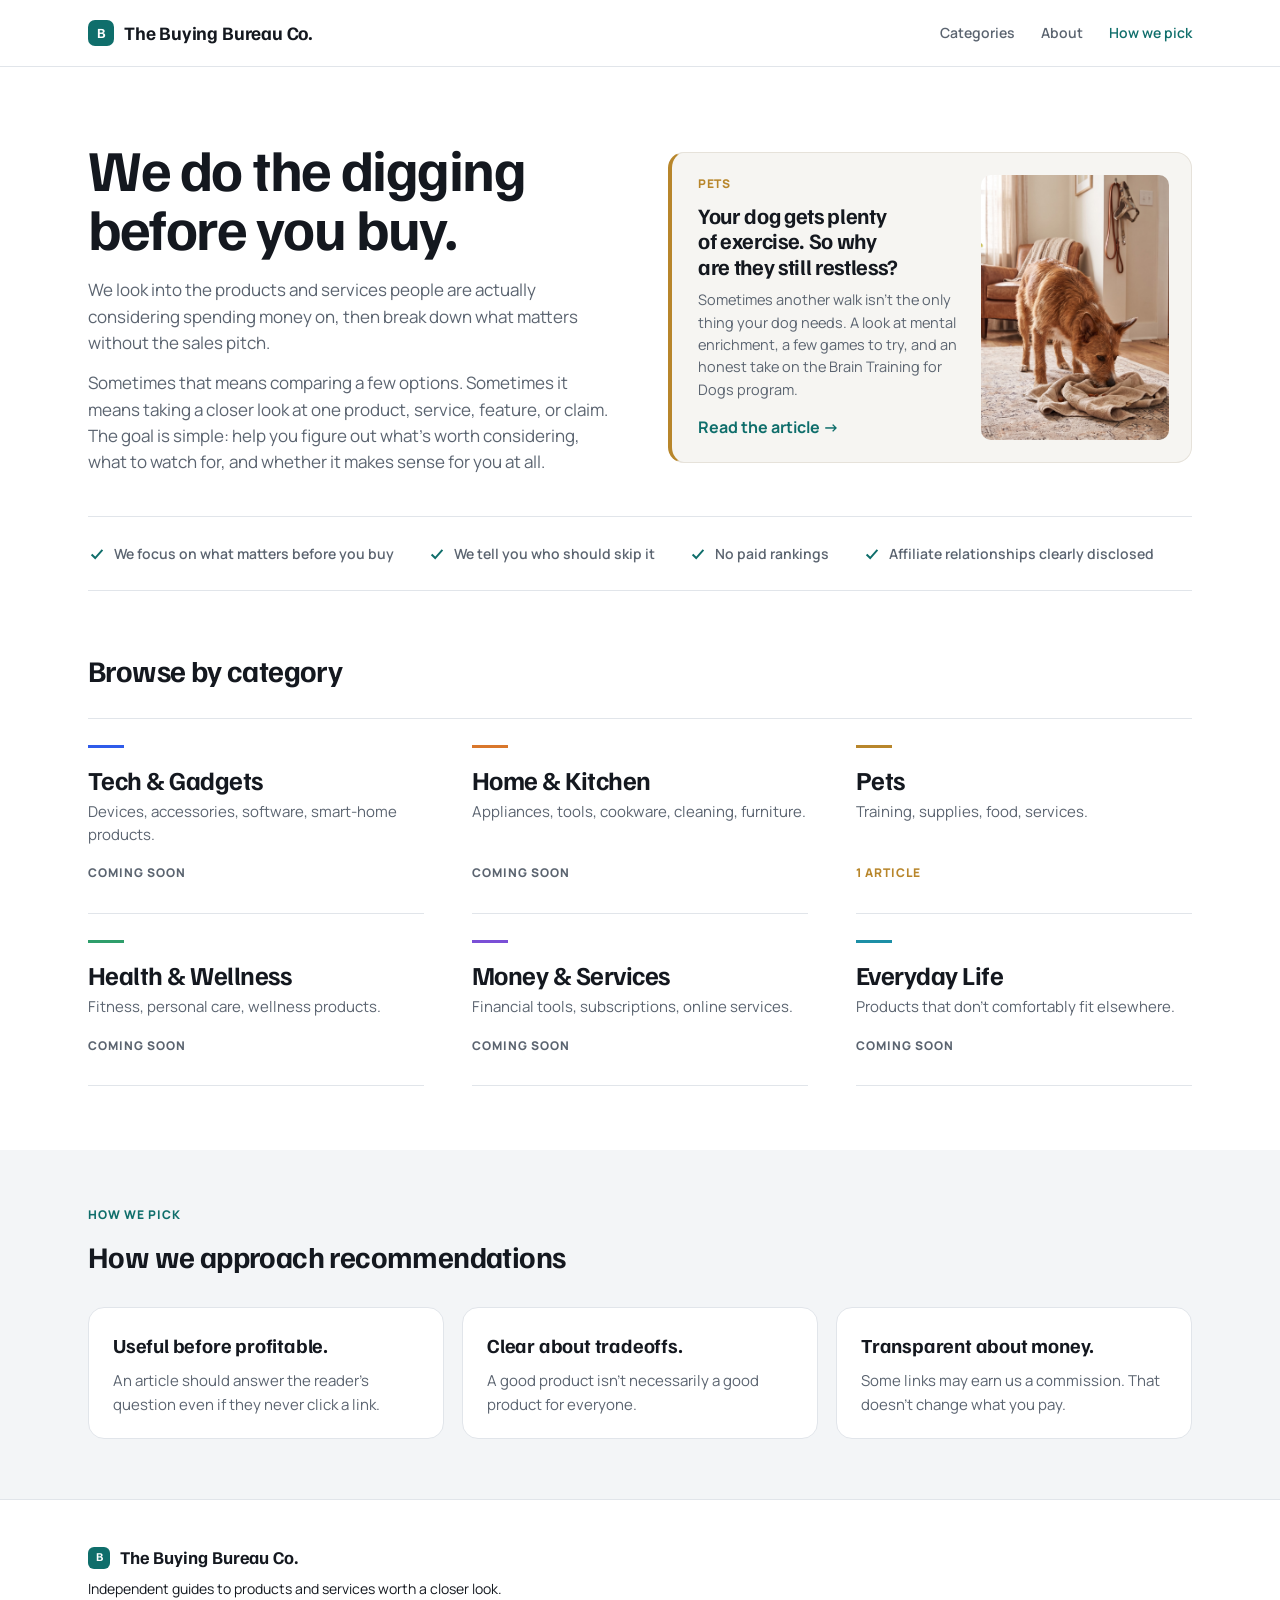
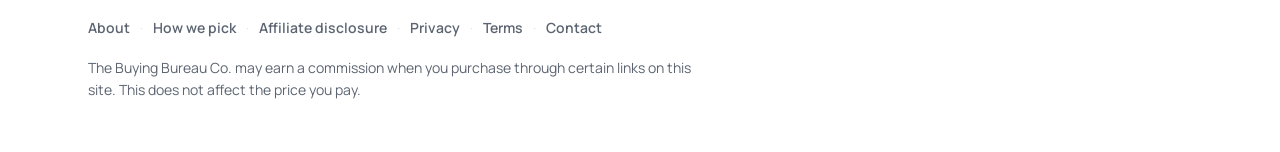
==== index.html @ 4311c227 "Launch The Buying Bureau Co. site Homepage, Pets category, first article, and policy pages.  Co-Auth" ====
<!doctype html>
<html lang="en">
<head>
<meta charset="utf-8">
<meta name="viewport" content="width=device-width,initial-scale=1">
<title>The Buying Bureau Co. | We do the digging before you buy.</title>
<meta name="description" content="Independent guides to products and services worth a closer look. The Buying Bureau Co. breaks down what matters without the sales pitch.">
<link rel="preconnect" href="https://fonts.googleapis.com">
<link rel="stylesheet" href="https://fonts.googleapis.com/css2?family=Familjen+Grotesk:wght@500;600;700&family=Manrope:wght@400;500;600;800&display=swap">
<link rel="stylesheet" href="/assets/style.css?v=20260909c">
<meta property="og:title" content="The Buying Bureau Co. | We do the digging before you buy.">
<meta property="og:description" content="Independent guides to products and services worth a closer look. The Buying Bureau Co. breaks down what matters without the sales pitch.">
<meta property="og:image" content="https://thebuyingbureau.co/assets/img/dog-sniff-game-wide.jpg">
<meta property="og:type" content="website">
</head>
<body class="home">

<header class="site-header">
  <div class="wrap">
    <a class="logo" href="/"><i>B</i> The Buying Bureau Co.</a>
    <nav class="site-nav">
      <a href="/#categories">Categories</a>
      <a href="/about/">About</a>
      <a href="/how-we-pick/" class="cta">How we pick</a>
    </nav>
  </div>
</header>


<section class="hero">
  <div class="wrap">
    <div>
      <h1>We do the digging before you buy.</h1>
      <p class="lede">We look into the products and services people are actually considering spending money on, then break down what matters without the sales pitch.</p>
      <p class="lede">Sometimes that means comparing a few options. Sometimes it means taking a closer look at one product, service, feature, or claim. The goal is simple: help you figure out what’s worth considering, what to watch for, and whether it makes sense for you at all.</p>
    </div>
    <a class="feature t-pets" href="/pets/why-is-my-dog-still-restless/">
      <span class="text">
        <span class="dept">Pets</span>
        <h2>Your dog gets plenty of exercise. So why are they still restless?</h2>
        <p>Sometimes another walk isn’t the only thing your dog needs. A look at mental enrichment, a few games to try, and an honest take on the Brain Training for Dogs program.</p>
        <span class="more">Read the article →</span>
      </span>
      <img src="/assets/img/dog-sniff-game-portrait.jpg" alt="A scruffy tan dog nosing through a folded towel on a living-room rug, hunting for the treats hidden inside." width="966" height="1200" loading="eager" fetchpriority="high">
    </a>
  </div>
</section>

<div class="wrap">
  <div class="trust">
    <span><svg viewBox="0 0 20 20" fill="none" stroke="currentColor" stroke-width="2.2"><path d="M4 10.5l4 4 8-9"/></svg>We focus on what matters before you buy</span>
    <span><svg viewBox="0 0 20 20" fill="none" stroke="currentColor" stroke-width="2.2"><path d="M4 10.5l4 4 8-9"/></svg>We tell you who should skip it</span>
    <span><svg viewBox="0 0 20 20" fill="none" stroke="currentColor" stroke-width="2.2"><path d="M4 10.5l4 4 8-9"/></svg>No paid rankings</span>
    <span><svg viewBox="0 0 20 20" fill="none" stroke="currentColor" stroke-width="2.2"><path d="M4 10.5l4 4 8-9"/></svg>Affiliate relationships clearly disclosed</span>
  </div>
</div>

<section id="categories" class="section wrap">
  <div class="section-head">
    <h2>Browse by category</h2>
  </div>
  <div class="tiles">
    <div class="tile t-tech"><span class="rule" aria-hidden="true"></span><h3>Tech &amp; Gadgets</h3><p>Devices, accessories, software, smart-home products.</p><span class="status">Coming soon</span></div>
    <div class="tile t-home"><span class="rule" aria-hidden="true"></span><h3>Home &amp; Kitchen</h3><p>Appliances, tools, cookware, cleaning, furniture.</p><span class="status">Coming soon</span></div>
    <a class="tile t-pets" href="/pets/"><span class="rule" aria-hidden="true"></span><h3>Pets</h3><p>Training, supplies, food, services.</p><span class="status live">1 article</span></a>
    <div class="tile t-health"><span class="rule" aria-hidden="true"></span><h3>Health &amp; Wellness</h3><p>Fitness, personal care, wellness products.</p><span class="status">Coming soon</span></div>
    <div class="tile t-money"><span class="rule" aria-hidden="true"></span><h3>Money &amp; Services</h3><p>Financial tools, subscriptions, online services.</p><span class="status">Coming soon</span></div>
    <div class="tile t-life"><span class="rule" aria-hidden="true"></span><h3>Everyday Life</h3><p>Products that don’t comfortably fit elsewhere.</p><span class="status">Coming soon</span></div>
  </div>
</section>

<section id="how-we-pick" class="pick">
  <div class="wrap">
    <p class="eyebrow">How we pick</p>
    <h2>How we approach recommendations</h2>
    <div class="principles">
      <div class="principle"><h3>Useful before profitable.</h3><p>An article should answer the reader’s question even if they never click a link.</p></div>
      <div class="principle"><h3>Clear about tradeoffs.</h3><p>A good product isn’t necessarily a good product for everyone.</p></div>
      <div class="principle"><h3>Transparent about money.</h3><p>Some links may earn us a commission. That doesn’t change what you pay.</p></div>
    </div>
  </div>
</section>


<footer class="site-footer">
  <div class="wrap">
    <p class="brand"><i>B</i> The Buying Bureau Co.</p>
    <p class="tag">Independent guides to products and services worth a closer look.</p>
    <div class="links"><a href="/about/">About</a><a href="/how-we-pick/">How we pick</a><a href="/affiliate-disclosure/">Affiliate disclosure</a><a href="/privacy/">Privacy</a><a href="/terms/">Terms</a><a href="/contact/">Contact</a></div>
    <p class="disc">The Buying Bureau Co. may earn a commission when you purchase through certain links on this site. This does not affect the price you pay.</p>
  </div>
</footer>

</body>
</html>
---- assets/style.css ----
/* The Buying Bureau Co. — shared stylesheet */
:root{
  --paper:#FFFFFF;
  --paper-2:#F3F5F7;
  --warm:#F6F5F2;
  --warm-line:#E6E2DA;
  --warm-2:#ECEAE5;
  --ink:#14181F;
  --mute:#5B6470;
  --line:#E1E5EA;
  --brand:#0F6E6B;
  --brand-soft:#DDF0EE;
  --c-tech:#2F5BEA;
  --c-home:#D9772B;
  --c-pets:#B8862B;
  --c-health:#2E9E6B;
  --c-money:#7A4FD6;
  --c-life:#1C8FA6;
  --display:'Familjen Grotesk', 'Helvetica Neue', Arial, sans-serif;
  --body:'Manrope', 'Segoe UI', system-ui, sans-serif;
}
*{box-sizing:border-box}
html,body{margin:0}
body{background:var(--paper);color:var(--ink);font-family:var(--body);font-size:16px;line-height:1.55;-webkit-font-smoothing:antialiased}
a{color:inherit;text-decoration:none}
a:focus-visible,button:focus-visible{outline:3px solid var(--brand);outline-offset:3px}
.wrap{max-width:1160px;margin:0 auto;padding:0 28px}
.t-tech{--hue:var(--c-tech)} .t-home{--hue:var(--c-home)} .t-pets{--hue:var(--c-pets)}
.t-health{--hue:var(--c-health)} .t-money{--hue:var(--c-money)} .t-life{--hue:var(--c-life)}

/* header */
.site-header{border-bottom:1px solid var(--line);position:sticky;top:0;background:rgba(255,255,255,.92);backdrop-filter:blur(8px);z-index:5}
.site-header .wrap{display:flex;align-items:center;justify-content:space-between;height:66px;gap:24px}
.logo{display:flex;align-items:center;gap:10px;font-family:var(--display);font-weight:700;font-size:19px;letter-spacing:-.01em}
.logo i{width:26px;height:26px;background:var(--brand);border-radius:7px;display:grid;place-items:center;color:#fff;font-style:normal;font-size:14px;font-weight:700}
.site-nav{display:flex;gap:26px;font-weight:600;font-size:14px;color:var(--mute)}
.site-nav a:hover{color:var(--ink)}
.site-nav .cta{color:var(--brand)}

/* homepage */
.hero{padding:72px 0 40px}
.hero .wrap{display:grid;grid-template-columns:1fr 1fr;gap:56px;align-items:center}
.hero h1{font-family:var(--display);font-weight:700;font-size:clamp(38px,5.2vw,58px);line-height:1.02;letter-spacing:-.025em;margin:0 0 20px;text-wrap:balance}
.lede{font-size:17px;color:var(--mute);max-width:34em;margin:0 0 14px}
.lede:last-child{margin-bottom:0}

.feature{display:grid;grid-template-columns:1fr 40%;gap:22px;padding:22px 22px 22px 26px;border:1px solid var(--warm-line);border-radius:16px;background:var(--warm);border-left:4px solid var(--hue)}
.feature .text{display:flex;flex-direction:column;gap:10px;min-width:0}
.feature .dept{font-size:12px;font-weight:800;letter-spacing:.06em;text-transform:uppercase;color:var(--hue)}
.feature h2{font-family:var(--display);font-weight:700;font-size:22px;line-height:1.15;letter-spacing:-.015em;margin:0;text-wrap:balance}
.feature p{margin:0;color:var(--mute);font-size:14.5px}
.feature .more{font-weight:700;color:var(--brand);margin-top:auto;padding-top:4px}
.feature:hover h2{text-decoration:underline;text-underline-offset:4px}
.img-placeholder{border:2px dashed #D3CEC4;border-radius:10px;background:var(--warm-2);display:grid;place-items:center;color:var(--mute);font-size:12px;font-weight:700;letter-spacing:.06em;text-transform:uppercase;min-height:160px;text-align:center;padding:12px}

.trust{display:flex;flex-wrap:wrap;gap:12px 34px;padding:26px 0;border-top:1px solid var(--line);border-bottom:1px solid var(--line);font-weight:600;font-size:14px;color:var(--mute)}
.trust span{display:flex;align-items:center;gap:8px}
.trust svg{width:18px;height:18px;color:var(--brand);flex:none}

.section{padding-top:56px;padding-bottom:8px}
.section-head{display:flex;align-items:baseline;justify-content:space-between;margin:0 0 24px}
.section-head h2{font-family:var(--display);font-weight:700;font-size:30px;letter-spacing:-.02em;margin:0}

.tiles{display:grid;grid-template-columns:repeat(3,1fr);gap:0 48px;border-top:1px solid var(--line)}
.tile{position:relative;display:flex;flex-direction:column;padding:26px 0 30px;border-bottom:1px solid var(--line)}
.tile .rule{width:36px;height:3px;background:var(--hue);margin:0 0 18px;transition:width .2s ease}
a.tile:hover .rule{width:64px}
.tile h3{font-family:var(--display);font-weight:700;font-size:26px;letter-spacing:-.02em;margin:0 0 8px;line-height:1.05}
a.tile:hover h3{text-decoration:underline;text-underline-offset:5px;text-decoration-thickness:2px;text-decoration-color:var(--hue)}
.tile p{margin:0;color:var(--mute);font-size:15px;line-height:1.5;max-width:26em}
.tile .status{margin-top:auto;padding-top:18px;font-size:12px;font-weight:800;letter-spacing:.08em;text-transform:uppercase;color:var(--mute)}
.tile .status.live{color:var(--hue)}

.pick{background:var(--paper-2);margin-top:56px;padding:56px 0 60px}
.eyebrow{font-size:12px;font-weight:800;letter-spacing:.08em;text-transform:uppercase;color:var(--brand);margin:0 0 8px}
.pick h2{font-family:var(--display);font-weight:700;font-size:30px;letter-spacing:-.02em;margin:0 0 28px}
.principles{display:grid;grid-template-columns:repeat(3,1fr);gap:18px}
.principle{background:var(--paper);border:1px solid var(--line);border-radius:16px;padding:22px 24px}
.principle h3{font-family:var(--display);font-weight:700;font-size:20px;letter-spacing:-.01em;margin:0 0 8px}
.principle p{margin:0;color:var(--mute);font-size:15px}

/* footer */
.site-footer{padding:44px 0 52px;font-size:14px;color:var(--mute);border-top:1px solid var(--line);margin-top:64px}
.site-footer .brand{font-family:var(--display);font-weight:700;font-size:18px;color:var(--ink);display:flex;align-items:center;gap:10px;margin:0 0 6px}
.site-footer .brand i{width:22px;height:22px;background:var(--brand);border-radius:6px;display:grid;place-items:center;color:#fff;font-style:normal;font-size:12px}
.site-footer .tag{margin:0 0 18px;color:var(--ink)}
.site-footer .links{display:flex;flex-wrap:wrap;gap:6px 0;font-weight:600;margin:0 0 18px}
.site-footer .links a:hover{color:var(--ink);text-decoration:underline;text-underline-offset:3px}
.site-footer .links a+a::before{content:"·";margin:0 10px;color:var(--line);font-weight:400}
.site-footer .disc{margin:0;max-width:70ch}
.home .site-footer{margin-top:0}

/* page (About, policies) */
.page{padding-top:64px;padding-bottom:24px}
.page-head{max-width:68ch;margin:0 0 36px}
.page-head h1{font-family:var(--display);font-weight:700;font-size:clamp(34px,4.6vw,50px);line-height:1.04;letter-spacing:-.025em;margin:0 0 14px;text-wrap:balance}
.page-head .dek{font-size:18px;color:var(--mute);margin:0}
.page-head .updated{font-size:13px;color:var(--mute);margin:14px 0 0}

/* prose */
.prose{max-width:68ch;font-size:17.5px;line-height:1.65}
.prose p{margin:0 0 1.1em}
.prose h2{font-family:var(--display);font-weight:700;font-size:28px;letter-spacing:-.02em;line-height:1.15;margin:2em 0 .6em;text-wrap:balance}
.prose h3{font-family:var(--display);font-weight:700;font-size:21px;letter-spacing:-.01em;margin:1.6em 0 .5em}
.prose ul,.prose ol{margin:0 0 1.2em;padding-left:1.4em}
.prose li{margin:0 0 .4em}
.prose li::marker{color:var(--hue,var(--brand))}
.prose a{color:var(--brand);text-decoration:underline;text-underline-offset:3px;text-decoration-thickness:1.5px}
.prose a:hover{text-decoration-thickness:2.5px}
.prose strong{font-weight:700}
.prose .note{background:var(--warm);border:1px solid var(--warm-line);border-radius:12px;padding:14px 18px;font-size:15px;color:var(--mute);margin:0 0 1.6em}
.prose .note strong{color:var(--ink)}
.prose .draft{background:#FFF7E0;border:1px dashed #E3C76B;border-radius:12px;padding:14px 18px;font-size:14.5px;color:#6B5A1E;margin:0 0 1.6em}
.prose .draft strong{color:#4E4010}

/* article */
.article-head{max-width:76ch;padding:56px 0 8px}
.article-head .meta{display:flex;flex-wrap:wrap;align-items:center;gap:10px;font-size:12px;font-weight:800;letter-spacing:.06em;text-transform:uppercase;color:var(--hue);margin:0 0 18px}
.article-head .meta .kind{color:var(--ink);background:var(--paper);border:1px solid var(--line);padding:2px 8px;border-radius:999px;letter-spacing:.04em}
.article-head h1{font-family:var(--display);font-weight:700;font-size:clamp(34px,5vw,54px);line-height:1.04;letter-spacing:-.025em;margin:0 0 16px;text-wrap:balance}
.article-head .dek{font-size:19px;color:var(--mute);margin:0 0 18px;max-width:60ch}
.article-head .byline{font-size:14px;color:var(--mute);margin:0 0 28px}
.article-hero{max-width:76ch;margin:0 0 36px}
.article-hero .img-placeholder{aspect-ratio:16/9;min-height:0}
.article-hero figcaption{font-size:13px;color:var(--mute);margin-top:8px}

.video{max-width:68ch;margin:1.6em 0 2em}
.video .frame{aspect-ratio:16/9;border:2px dashed #D3CEC4;border-radius:12px;background:var(--warm-2);display:grid;place-items:center;text-align:center;padding:20px}
.video .frame span{display:block;color:var(--mute);font-size:13px;font-weight:700;letter-spacing:.06em;text-transform:uppercase}
.video .frame small{display:block;color:var(--mute);font-size:13px;font-weight:500;text-transform:none;letter-spacing:0;margin-top:6px}
.video iframe{display:block;width:100%;aspect-ratio:16/9;border:0;border-radius:12px}
.video figcaption{font-size:13px;color:var(--mute);margin-top:8px}

.offer{max-width:68ch;background:var(--warm);border:1px solid var(--warm-line);border-left:4px solid var(--hue,var(--brand));border-radius:14px;padding:24px 26px;margin:2em 0}
.offer h2,.offer h3{font-family:var(--display);font-weight:700;font-size:22px;letter-spacing:-.015em;margin:0 0 8px;line-height:1.15}
.offer p{margin:0 0 16px;color:var(--mute);font-size:16px}
.offer .button{display:inline-block;background:var(--ink);color:#fff;font-weight:700;font-size:15px;padding:12px 18px;border-radius:10px;text-decoration:none}
.offer .button:hover{background:var(--brand)}
.offer .fine{margin:12px 0 0;font-size:13px;color:var(--mute)}

.article-foot{max-width:68ch;margin-top:48px;padding-top:24px;border-top:1px solid var(--line);font-size:14.5px;color:var(--mute)}
.article-foot p{margin:0 0 10px}

/* category page */
.cat-head{padding:64px 0 28px;border-bottom:1px solid var(--line)}
.cat-head .rule{width:48px;height:4px;background:var(--hue);margin:0 0 18px}
.cat-head h1{font-family:var(--display);font-weight:700;font-size:clamp(38px,5vw,56px);line-height:1.02;letter-spacing:-.025em;margin:0 0 10px}
.cat-head p{font-size:18px;color:var(--mute);margin:0;max-width:40em}
.cat-list{padding:36px 0 0;display:grid;gap:0}
.card{display:grid;grid-template-columns:1fr 36%;gap:28px;padding:28px 0;border-bottom:1px solid var(--line);align-items:start}
.card .text{display:flex;flex-direction:column;gap:10px}
.card .meta{display:flex;align-items:center;gap:10px;font-size:12px;font-weight:800;letter-spacing:.06em;text-transform:uppercase;color:var(--hue)}
.card .meta .kind{color:var(--ink);background:var(--paper);border:1px solid var(--line);padding:2px 8px;border-radius:999px;letter-spacing:.04em}
.card h2{font-family:var(--display);font-weight:700;font-size:26px;line-height:1.12;letter-spacing:-.02em;margin:0;text-wrap:balance}
.card p{margin:0;color:var(--mute);font-size:16px}
.card .more{font-weight:700;color:var(--brand);margin-top:4px}
.card:hover h2{text-decoration:underline;text-underline-offset:4px}
.card .img-placeholder{aspect-ratio:16/10;min-height:0}
.coming{padding:28px 0 0;color:var(--mute);font-size:15px}

@media (max-width:960px){
  .hero .wrap{grid-template-columns:1fr;gap:32px;align-items:start}
  .tiles,.principles{grid-template-columns:repeat(2,1fr)}
}
@media (max-width:640px){
  .site-nav{display:none}
  .tiles,.principles{grid-template-columns:1fr}
  .hero{padding:48px 0 32px}
  .feature,.card{grid-template-columns:1fr}
  .feature .img-placeholder{min-height:120px}
  .page,.article-head,.cat-head{padding-top:40px}
}
@media (prefers-reduced-motion:reduce){.tile .rule{transition:none}}

/* images */
.feature img{display:block;width:100%;height:100%;min-height:200px;object-fit:cover;border-radius:10px}
.card img{display:block;width:100%;height:auto;aspect-ratio:16/10;object-fit:cover;border-radius:10px}
.article-hero img{display:block;width:100%;height:auto;aspect-ratio:16/9;object-fit:cover;border-radius:12px}
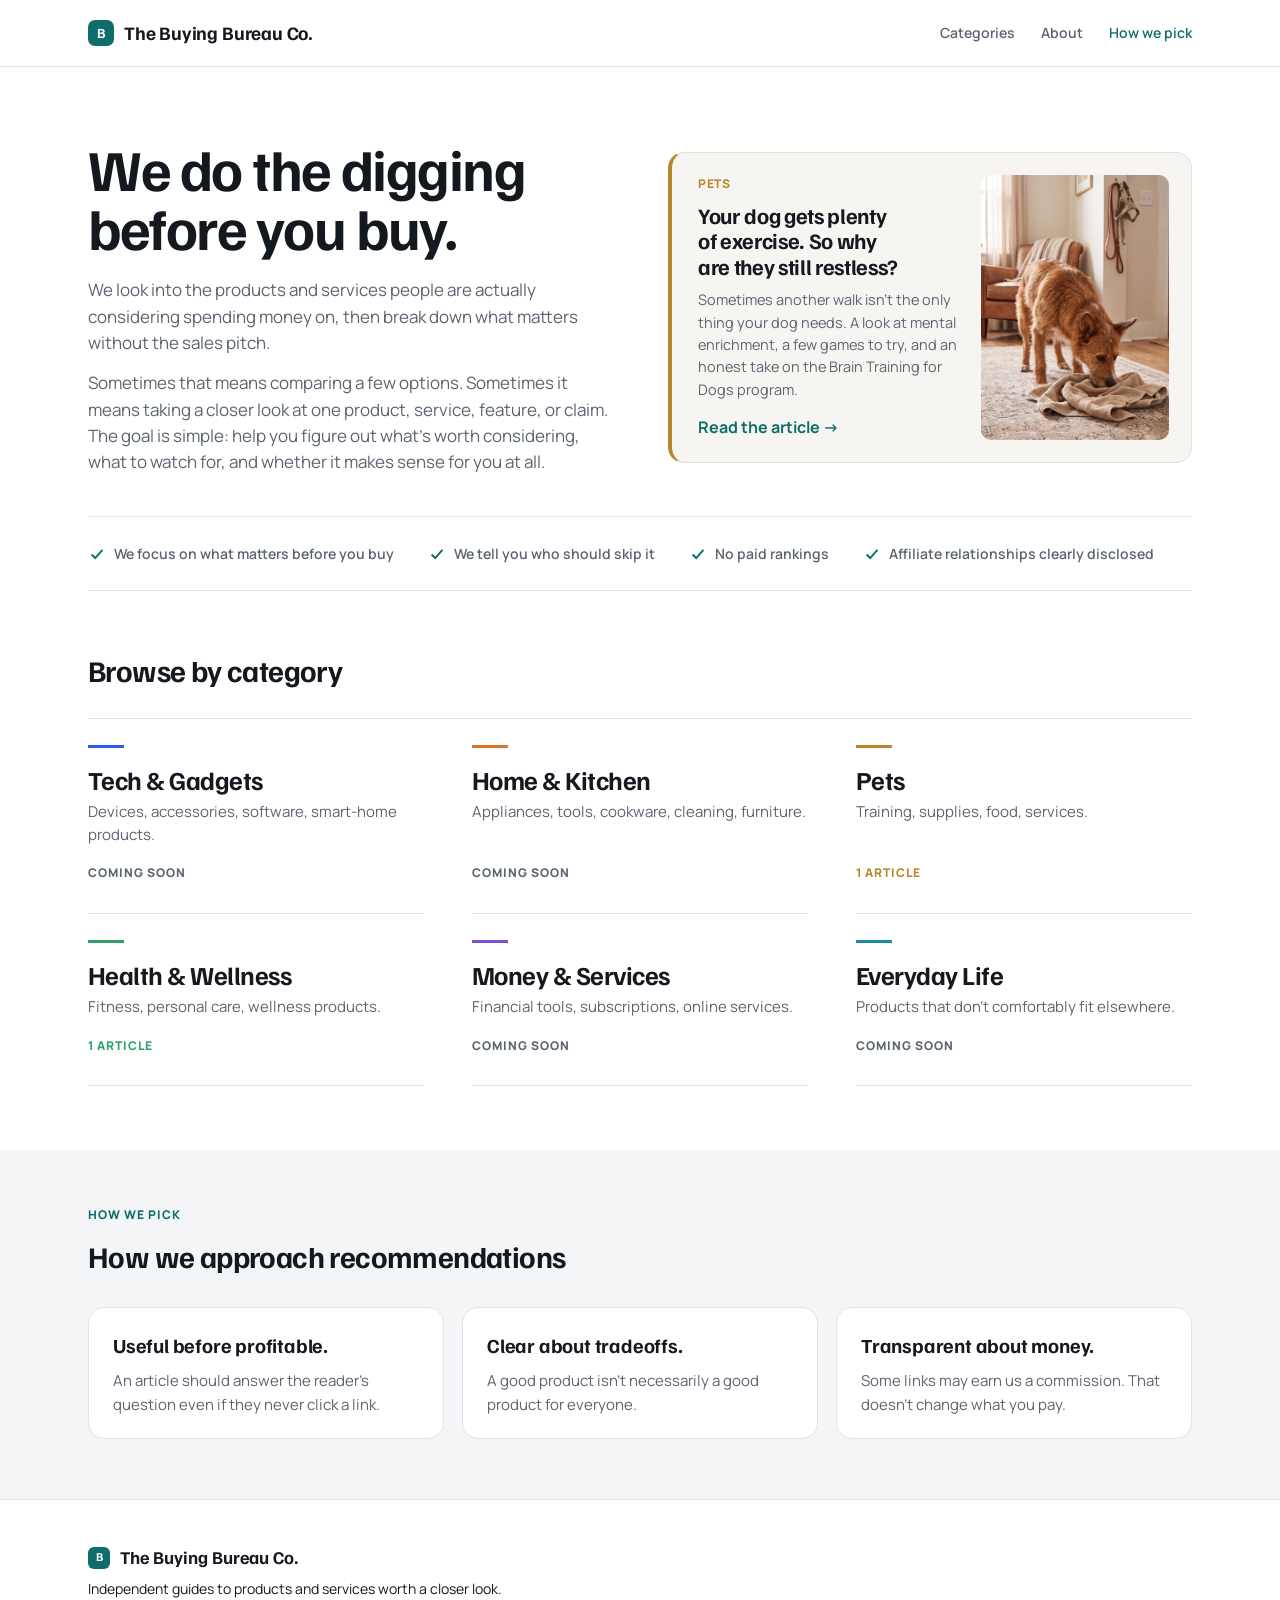
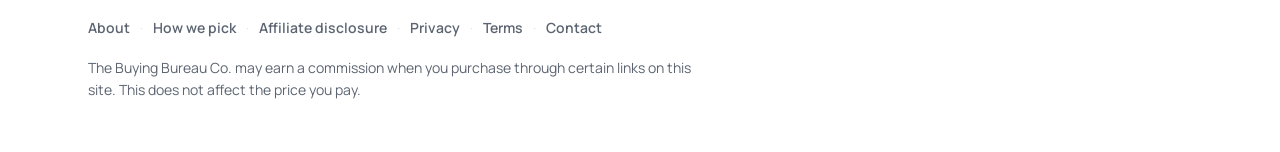
==== commit 39b1ded2: "Add Memory Wave article and Health & Wellness category Co-Authored-By: Claude Fable 5.1 <noreply@ant" ====
--- a/index.html
+++ b/index.html
@@ -63,7 +63,7 @@
     <div class="tile t-tech"><span class="rule" aria-hidden="true"></span><h3>Tech &amp; Gadgets</h3><p>Devices, accessories, software, smart-home products.</p><span class="status">Coming soon</span></div>
     <div class="tile t-home"><span class="rule" aria-hidden="true"></span><h3>Home &amp; Kitchen</h3><p>Appliances, tools, cookware, cleaning, furniture.</p><span class="status">Coming soon</span></div>
     <a class="tile t-pets" href="/pets/"><span class="rule" aria-hidden="true"></span><h3>Pets</h3><p>Training, supplies, food, services.</p><span class="status live">1 article</span></a>
-    <div class="tile t-health"><span class="rule" aria-hidden="true"></span><h3>Health &amp; Wellness</h3><p>Fitness, personal care, wellness products.</p><span class="status">Coming soon</span></div>
+    <a class="tile t-health" href="/health-wellness/"><span class="rule" aria-hidden="true"></span><h3>Health &amp; Wellness</h3><p>Fitness, personal care, wellness products.</p><span class="status live">1 article</span></a>
     <div class="tile t-money"><span class="rule" aria-hidden="true"></span><h3>Money &amp; Services</h3><p>Financial tools, subscriptions, online services.</p><span class="status">Coming soon</span></div>
     <div class="tile t-life"><span class="rule" aria-hidden="true"></span><h3>Everyday Life</h3><p>Products that don’t comfortably fit elsewhere.</p><span class="status">Coming soon</span></div>
   </div>
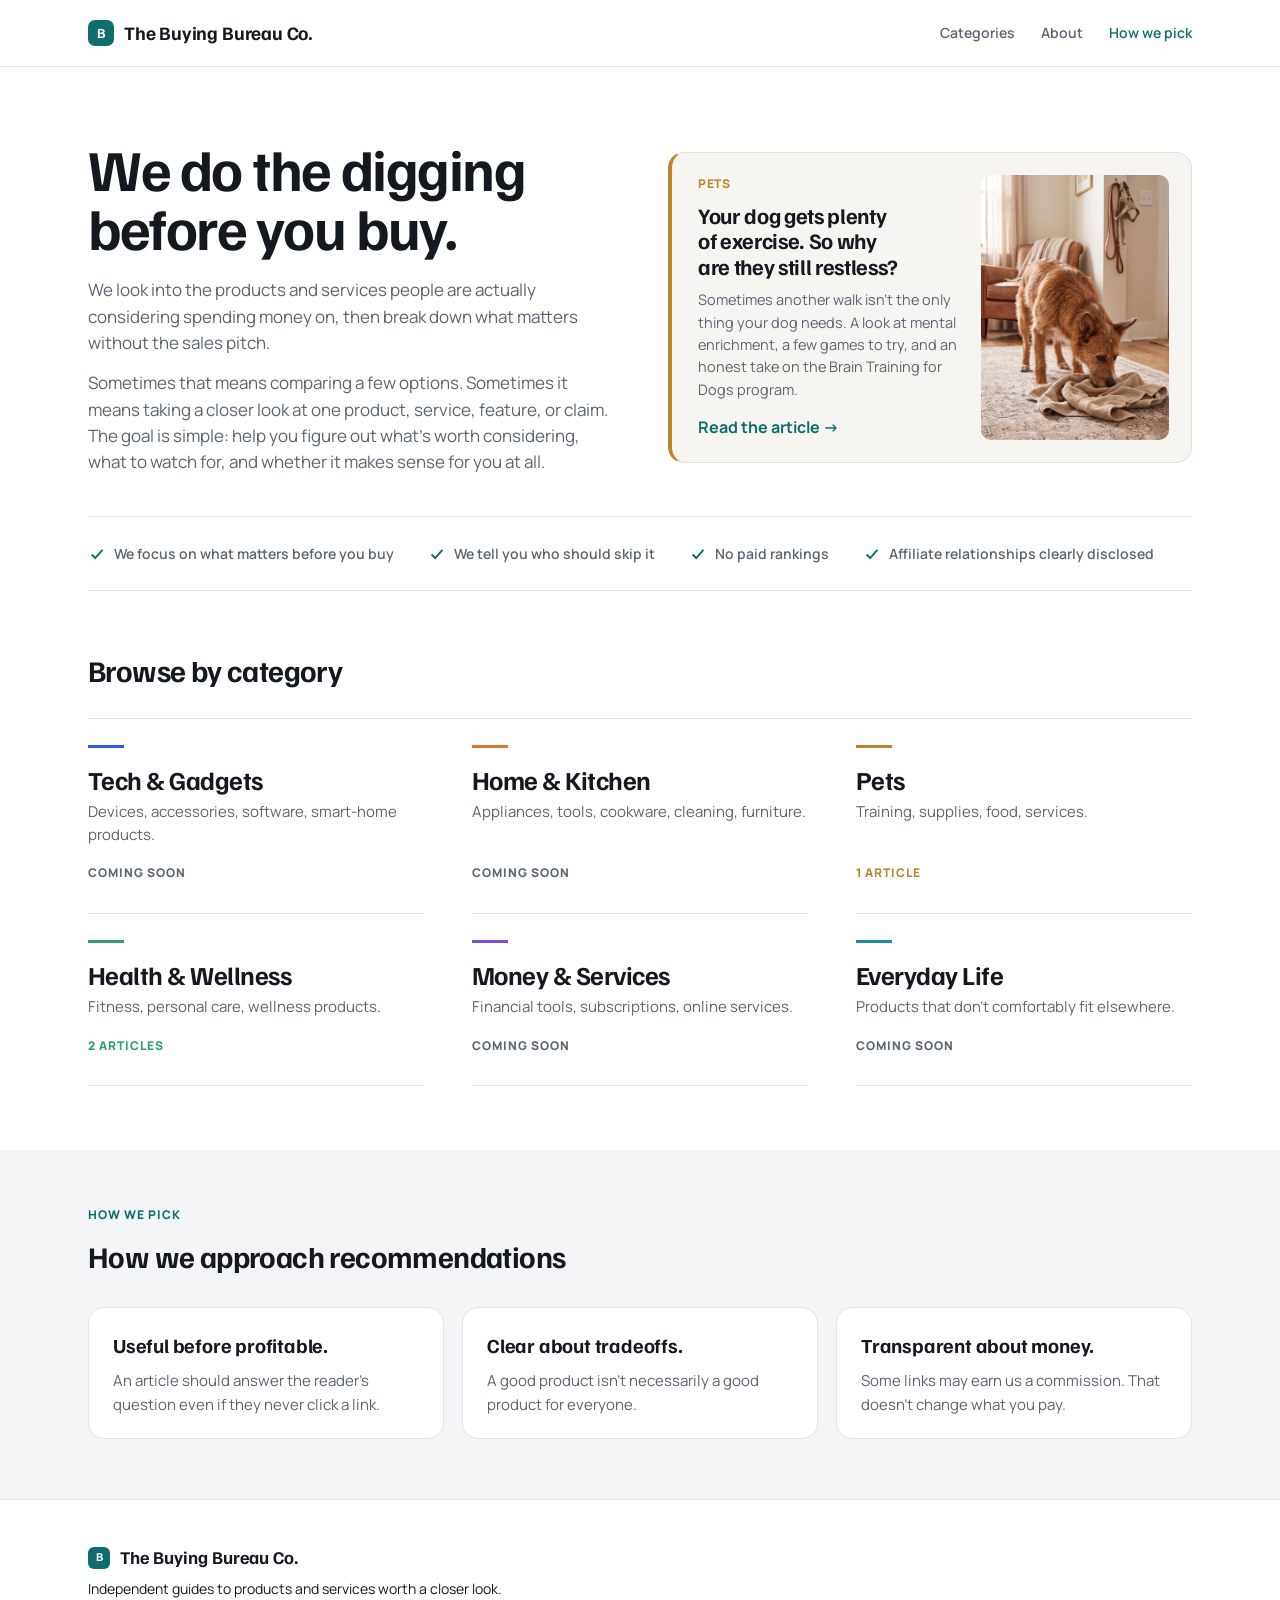
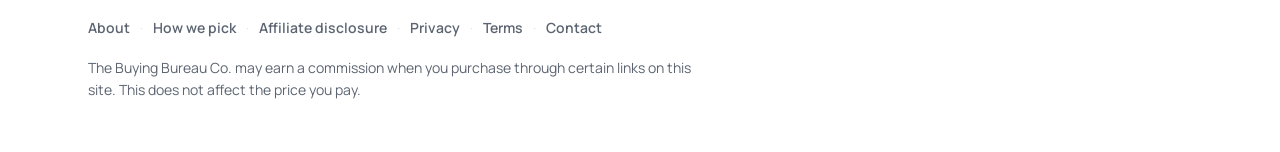
==== commit de0ea178: "Add Joint Genesis article (preview; affiliate link and images pending) Co-Authored-By: Claude Fable " ====
--- a/index.html
+++ b/index.html
@@ -7,7 +7,7 @@
 <meta name="description" content="Independent guides to products and services worth a closer look. The Buying Bureau Co. breaks down what matters without the sales pitch.">
 <link rel="preconnect" href="https://fonts.googleapis.com">
 <link rel="stylesheet" href="https://fonts.googleapis.com/css2?family=Familjen+Grotesk:wght@500;600;700&family=Manrope:wght@400;500;600;800&display=swap">
-<link rel="stylesheet" href="/assets/style.css?v=20260909c">
+<link rel="stylesheet" href="/assets/style.css?v=20260913a">
 <meta property="og:title" content="The Buying Bureau Co. | We do the digging before you buy.">
 <meta property="og:description" content="Independent guides to products and services worth a closer look. The Buying Bureau Co. breaks down what matters without the sales pitch.">
 <meta property="og:image" content="https://thebuyingbureau.co/assets/img/dog-sniff-game-wide.jpg">
@@ -63,7 +63,7 @@
     <div class="tile t-tech"><span class="rule" aria-hidden="true"></span><h3>Tech &amp; Gadgets</h3><p>Devices, accessories, software, smart-home products.</p><span class="status">Coming soon</span></div>
     <div class="tile t-home"><span class="rule" aria-hidden="true"></span><h3>Home &amp; Kitchen</h3><p>Appliances, tools, cookware, cleaning, furniture.</p><span class="status">Coming soon</span></div>
     <a class="tile t-pets" href="/pets/"><span class="rule" aria-hidden="true"></span><h3>Pets</h3><p>Training, supplies, food, services.</p><span class="status live">1 article</span></a>
-    <a class="tile t-health" href="/health-wellness/"><span class="rule" aria-hidden="true"></span><h3>Health &amp; Wellness</h3><p>Fitness, personal care, wellness products.</p><span class="status live">1 article</span></a>
+    <a class="tile t-health" href="/health-wellness/"><span class="rule" aria-hidden="true"></span><h3>Health &amp; Wellness</h3><p>Fitness, personal care, wellness products.</p><span class="status live">2 articles</span></a>
     <div class="tile t-money"><span class="rule" aria-hidden="true"></span><h3>Money &amp; Services</h3><p>Financial tools, subscriptions, online services.</p><span class="status">Coming soon</span></div>
     <div class="tile t-life"><span class="rule" aria-hidden="true"></span><h3>Everyday Life</h3><p>Products that don’t comfortably fit elsewhere.</p><span class="status">Coming soon</span></div>
   </div>
--- a/assets/style.css
+++ b/assets/style.css
@@ -176,3 +176,7 @@
 .feature img{display:block;width:100%;height:100%;min-height:200px;object-fit:cover;border-radius:10px}
 .card img{display:block;width:100%;height:auto;aspect-ratio:16/10;object-fit:cover;border-radius:10px}
 .article-hero img{display:block;width:100%;height:auto;aspect-ratio:16/9;object-fit:cover;border-radius:12px}
+
+/* standalone offer button inside article text */
+.prose a.button{display:inline-block;background:var(--ink);color:#fff;font-weight:700;font-size:15px;padding:12px 18px;border-radius:10px;text-decoration:none;margin:4px 0 8px}
+.prose a.button:hover{background:var(--brand)}
